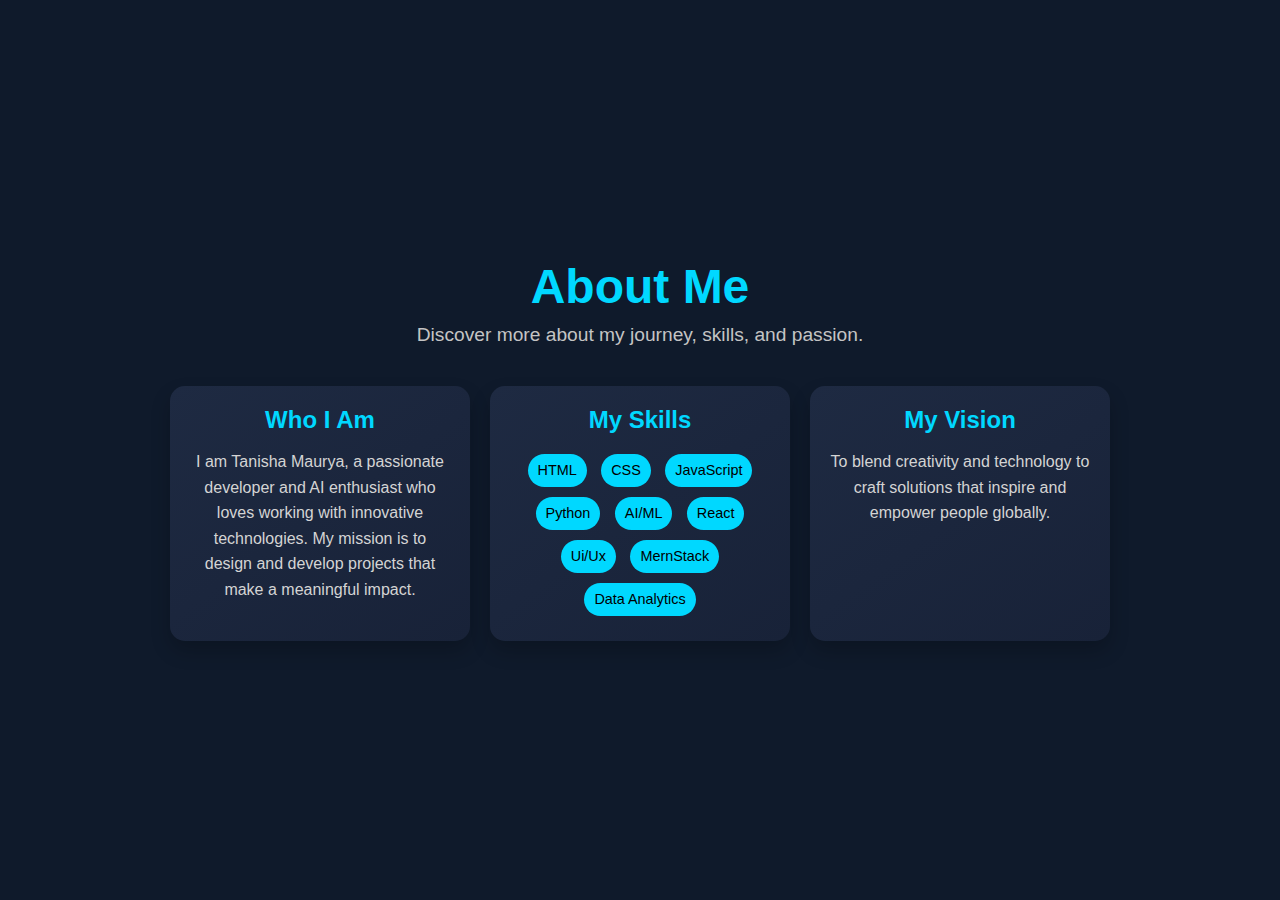
==== about.html @ 52af6c4b "Add files via upload" ====
<!DOCTYPE html>
<html lang="en">
  <head>
    <meta charset="UTF-8" />
    <meta name="viewport" content="width=device-width, initial-scale=1.0" />
    <title>About Me</title>
    <link rel="stylesheet" href="about.css" />
  </head>
  <body>
    
    
    <div class="about-container">
      <!-- Header -->
      <header class="about-header">
        <h1>About Me</h1>
        <p class="sub-heading">
          Discover more about my journey, skills, and passion.
        </p>
      </header>

      <!-- About Section -->
      <section class="about-section">
        <div class="about-card">
          <h2>Who I Am</h2>
          <p>
            I am Tanisha Maurya, a passionate developer and AI enthusiast who
            loves working with innovative technologies. My mission is to design
            and develop projects that make a meaningful impact.
          </p>
        </div>
        <div class="about-card">
          <h2>My Skills</h2>
          <p>
            <span class="skill">HTML</span>
            <span class="skill">CSS</span>
            <span class="skill">JavaScript</span>
            <span class="skill">Python</span>
            <span class="skill">AI/ML</span>
            <span class="skill">React</span>
            <span class="skill">Ui/Ux</span>
            <span class="skill">MernStack</span>
            <span class="skill">Data Analytics</span>
          </p>
        </div>
        <div class="about-card">
          <h2>My Vision</h2>
          <p>
            To blend creativity and technology to craft solutions that inspire
            and empower people globally.
          </p>
        </div>
      </section>
    </div>

    <script src="about.js"></script>
  </body>
</html>
---- about.css ----
/* Reset */
* {
    margin: 0;
    padding: 0;
    box-sizing: border-box;
    font-family: 'Poppins', sans-serif;
  }
  
  body {
    background-color: #0f1a2b;
    color: #fff;
    display: flex;
    justify-content: center;
    align-items: center;
    min-height: 100vh;
    padding: 20px;
  }
  
  .about-container {
    max-width: 1200px;
    width: 100%;
    padding: 20px;
    text-align: center;
  }
  
  .about-header h1 {
    font-size: 3rem;
    font-weight: bold;
    margin-bottom: 10px;
    color: #00d8ff;
    animation: fadeInDown 1s ease-in-out;
  }
  
  .about-header .sub-heading {
    font-size: 1.2rem;
    color: #c4c4c4;
    animation: fadeInUp 1s ease-in-out;
  }
  
  .about-section {
    display: flex;
    flex-wrap: wrap;
    gap: 20px;
    justify-content: center;
    margin-top: 40px;
  }
  
  .about-card {
    background: linear-gradient(145deg, #1e2a42, #182238);
    border-radius: 15px;
    padding: 20px;
    width: 300px;
    transition: transform 0.3s ease, box-shadow 0.3s ease;
    box-shadow: 0 10px 20px rgba(0, 0, 0, 0.2);
  }
  
  .about-card h2 {
    font-size: 1.5rem;
    color: #00d8ff;
    margin-bottom: 15px;
  }
  
  .about-card p {
    font-size: 1rem;
    line-height: 1.6;
    color: #d4d4d4;
  }
  
  .about-card:hover {
    transform: translateY(-10px);
    box-shadow: 0 15px 30px rgba(0, 216, 255, 0.4);
  }
  
  .skill {
    background: #00d8ff;
    color: #000;
    padding: 5px 10px;
    margin: 5px;
    border-radius: 20px;
    font-size: 0.9rem;
    display: inline-block;
    animation: fadeIn 1s ease-in-out;
  }
  
  /* Animations */
  @keyframes fadeInDown {
    from {
      opacity: 0;
      transform: translateY(-30px);
    }
    to {
      opacity: 1;
      transform: translateY(0);
    }
  }
  
  @keyframes fadeInUp {
    from {
      opacity: 0;
      transform: translateY(30px);
    }
    to {
      opacity: 1;
      transform: translateY(0);
    }
  }
  
  @keyframes fadeIn {
    from {
      opacity: 0;
    }
    to {
      opacity: 1;
    }
  }
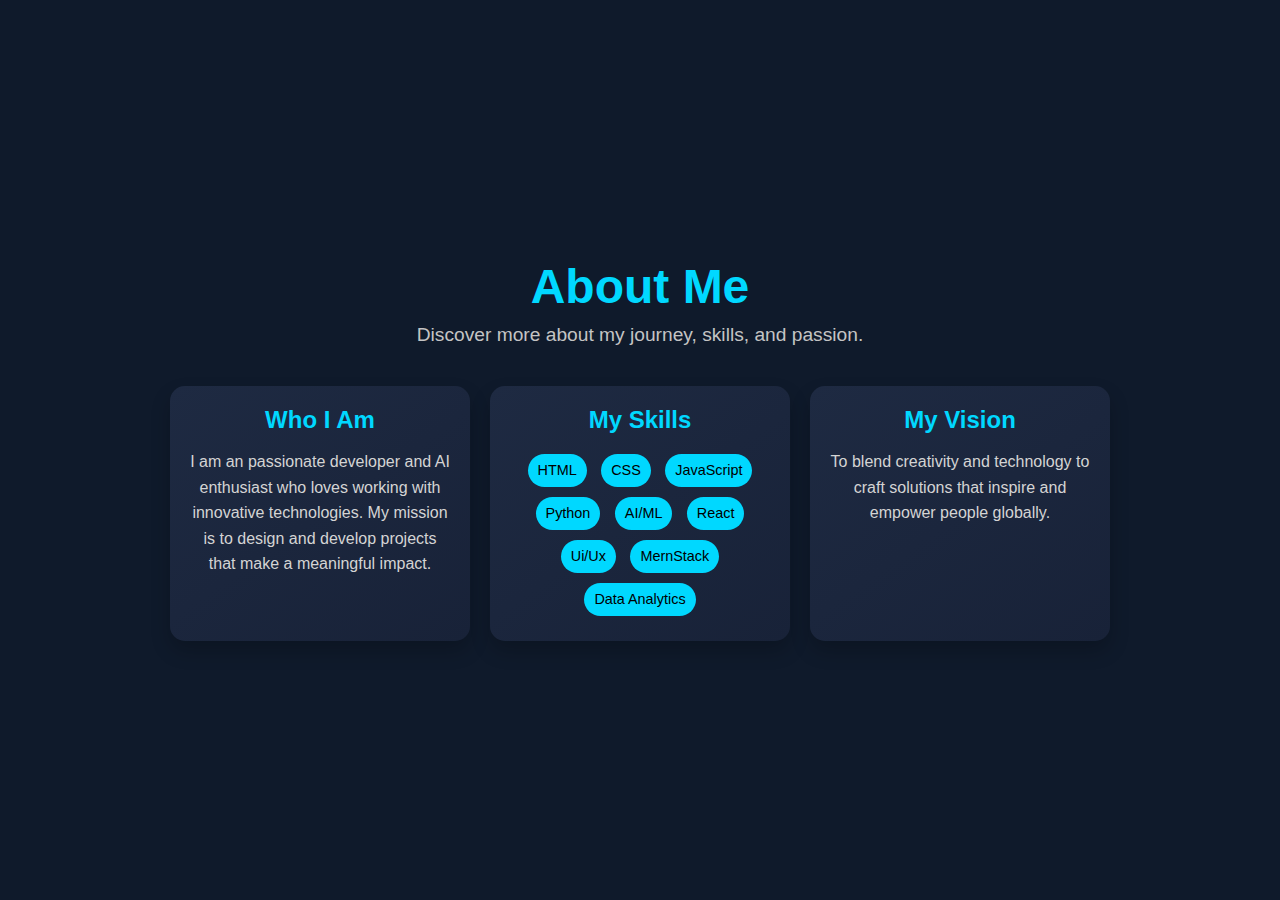
==== commit cc701f97: "Update about.html" ====
--- a/about.html
+++ b/about.html
@@ -23,7 +23,7 @@
         <div class="about-card">
           <h2>Who I Am</h2>
           <p>
-            I am Tanisha Maurya, a passionate developer and AI enthusiast who
+            I am an passionate developer and AI enthusiast who
             loves working with innovative technologies. My mission is to design
             and develop projects that make a meaningful impact.
           </p>
